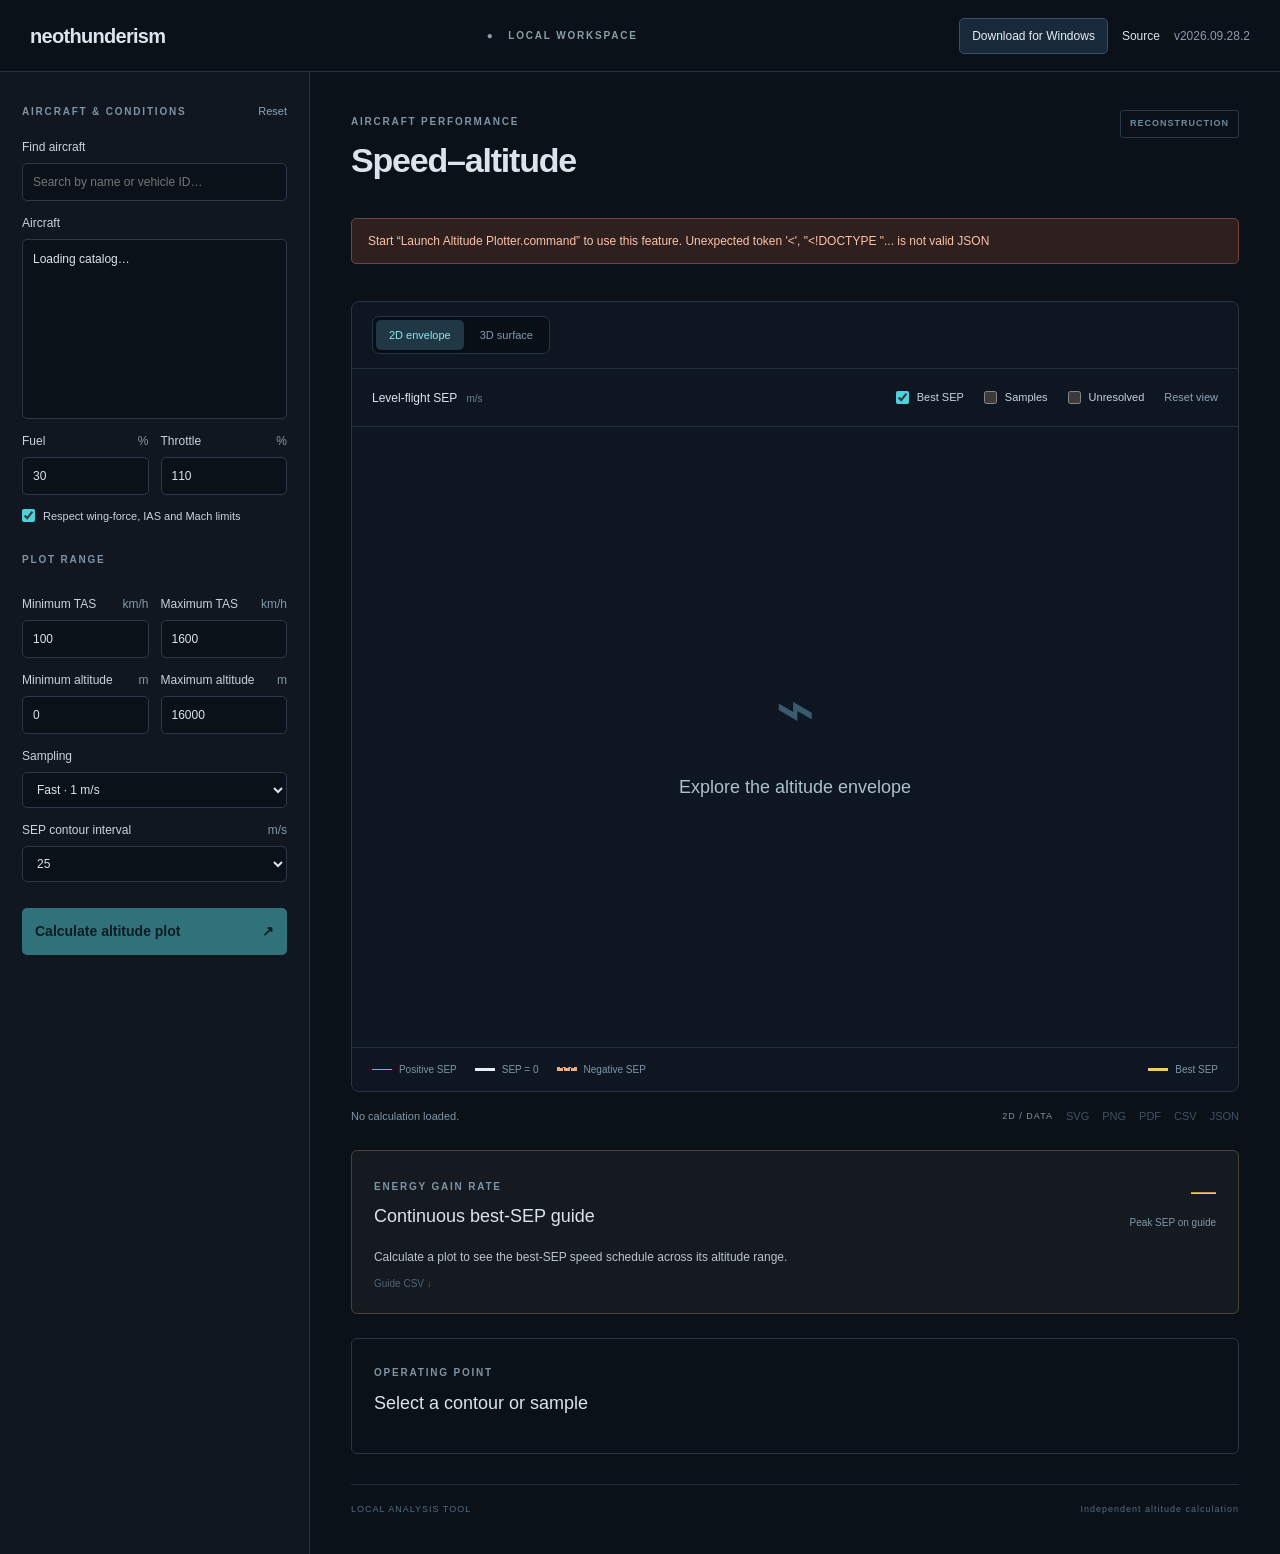
==== app/altitude.html @ 1bc2f6e8 "neothunderism 2026.09.28.2" ====
<!doctype html>
<html lang="en">
<head>
<meta charset="utf-8"><meta name="viewport" content="width=device-width,initial-scale=1">
<title>neothunderism · Speed–altitude</title><link rel="icon" href="data:,">
<link rel="stylesheet" href="./altitude.css">
<script>if(location.protocol==='file:')location.replace('http://127.0.0.1:8766/');</script>
<script defer src="./vendor/plotly.min.js"></script><script defer src="./altitude_surface.js"></script><script defer src="./altitude.js"></script>
<script defer src="./release-links.js"></script><link rel="stylesheet" href="./release-links.css"></head>
<body>
<header><a class="brand" href="./">neothunderism</a><span class="runtime">● &nbsp; LOCAL WORKSPACE</span><nav id="release-links" class="release-links" aria-label="Downloads and source"><a class="windows-download" href="https://github.com/Leo-TY-H/wt-em-calc/releases/latest" target="_blank" rel="noopener noreferrer">Download for Windows</a></nav></header>
<div class="workspace">
<aside><form id="scenario">
<div class="section-title"><span class="eyebrow">AIRCRAFT &amp; CONDITIONS</span><button id="reset" type="button" class="text-button">Reset</button></div>
<label>Find aircraft<input id="search" type="search" placeholder="Search by name or vehicle ID…" autocomplete="off"></label>
<label>Aircraft<select id="aircraft" size="6" required aria-label="Aircraft"><option value="">Loading catalog…</option></select></label>

<div class="pair"><label>Fuel <span>%</span><input id="fuel" type="number" min="1" max="100" step="1" value="30" required></label><label>Throttle <span>%</span><input id="throttle" type="number" min="0" max="110" step="1" value="110" required></label></div>
<label id="sweep-field" hidden>Fixed wing sweep <span>%</span><input id="sweep" type="number" min="0" max="100" step="1" value="0" required></label>

<label class="check"><input id="limits" type="checkbox" checked> Respect wing-force, IAS and Mach limits</label>
<div class="section-title"><span class="eyebrow">PLOT RANGE</span></div>
<div class="pair"><label>Minimum TAS <span>km/h</span><input id="speed-min" type="number" min="100" max="2500" step="10" value="100" required></label><label>Maximum TAS <span>km/h</span><input id="speed-max" type="number" min="200" max="2600" step="10" value="1600" required></label></div>
<div class="pair"><label>Minimum altitude <span>m</span><input id="altitude-min" type="number" min="0" max="17900" step="100" value="0" required></label><label>Maximum altitude <span>m</span><input id="altitude-max" type="number" min="100" max="18000" step="100" value="16000" required></label></div>
<label>Sampling<select id="quality"><option value="preview" selected>Fast · 1 m/s</option><option value="smooth">Smooth · 0.5 m/s</option><option value="detailed">Detailed · 0.15 m/s</option></select></label>
<label>SEP contour interval <span>m/s</span><select id="interval"><option value="5">5</option><option value="10">10</option><option value="25" selected>25</option><option value="50">50</option><option value="100">100</option></select></label>
<button id="calculate" type="submit" class="primary" disabled>Calculate altitude plot <span>↗</span></button>
<button id="cancel" type="button" hidden>Cancel calculation</button>
</form></aside>
<main>
<div class="heading"><div><span class="eyebrow">AIRCRAFT PERFORMANCE</span><h1>Speed–altitude</h1></div><span class="badge">RECONSTRUCTION</span></div>
<div id="error" class="notice error" role="alert" hidden></div>
<div id="progress" class="notice" role="status" aria-live="polite" hidden><strong id="progress-label">Preparing aircraft…</strong><span id="progress-detail"></span><progress></progress></div>
<div id="stale" class="notice" hidden>Settings have changed. Calculate to update the plot.</div>
<div id="metrics" class="metrics"></div>
<section class="chart-card">
<div class="view-bar"><div class="view-switch" role="group" aria-label="Plot view"><button id="view-2d" type="button" aria-pressed="true">2D envelope</button><button id="view-3d" type="button" aria-pressed="false">3D surface</button></div><button id="surface-download" type="button" class="text-button" hidden>3D PNG ↓</button></div>
<div class="toolbar"><strong>Level-flight SEP <span>m/s</span></strong><div><label class="check"><input id="climb-visible" type="checkbox" checked> Best SEP</label><label class="check"><input id="samples" type="checkbox"> Samples</label><label class="check"><input id="gaps" type="checkbox"> Unresolved</label><button id="reset-view" class="text-button" type="button">Reset view</button></div></div>
<div id="chart" aria-label="Speed versus altitude with specific excess power contours"><div class="empty"><span>⌁</span><h2>Explore the altitude envelope</h2></div></div>
<div class="caption"><span><i class="line positive"></i> Positive SEP</span><span><i class="line zero"></i> SEP = 0</span><span><i class="line negative"></i> Negative SEP</span><span><i class="line climb"></i> <span id="guide-label">Best SEP</span></span></div>
</section>
<div class="below-chart"><p id="summary">No calculation loaded.</p><nav class="exports" aria-label="Export diagram"><span>2D / DATA</span><a data-export="diagram.svg" aria-disabled="true">SVG</a><a data-export="diagram.png" aria-disabled="true">PNG</a><a data-export="diagram.pdf" aria-disabled="true">PDF</a><a data-export="samples.csv" aria-disabled="true">CSV</a><a data-export="data.json" aria-disabled="true">JSON</a></nav></div>
<section class="climb-card" aria-label="Maximum energy gain rate guide">
<div class="climb-heading"><div><span class="eyebrow">ENERGY GAIN RATE</span><h2>Continuous best-SEP guide</h2></div><div class="guide-peak"><strong id="climb-time">—</strong><span>Peak SEP on guide</span></div></div>
<p id="climb-summary" role="status">Calculate a plot to see the best-SEP speed schedule across its altitude range.</p>
<div class="climb-foot"><a id="climb-download" aria-disabled="true">Guide CSV ↓</a></div>
</section>
<section class="inspector"><span class="eyebrow">OPERATING POINT</span><h2 id="point-title">Select a contour or sample</h2><div id="point-content"></div></section>

<footer><span>LOCAL ANALYSIS TOOL</span><span>Independent altitude calculation</span></footer>
</main></div>
</body></html>
---- app/altitude.css ----
@font-face{font-family:WTSymbols;src:url('./fonts/wt-symbols.ttf')}*{box-sizing:border-box}html{color-scheme:dark}body{margin:0;background:#0b1118;color:#dbe4ec;font:14px/1.5 -apple-system,BlinkMacSystemFont,"Segoe UI",sans-serif,WTSymbols}button,input,select{font:inherit}button,a,input,select{outline-offset:4px}button{cursor:pointer}button:disabled{cursor:wait;opacity:.5}a{color:inherit;text-decoration:none}header{height:68px;display:flex;align-items:center;justify-content:space-between;padding:0 30px;border-bottom:1px solid #24303e}.brand{font-size:20px;font-weight:700;letter-spacing:-.7px}.runtime,.eyebrow,.badge{font-size:10px;letter-spacing:1.8px;font-weight:650}.runtime{color:#8a9dab}.workspace{display:grid;grid-template-columns:310px minmax(0,1fr)}aside{padding:28px 22px;border-right:1px solid #24303e;background:#101720}main{padding:38px clamp(20px,3.2vw,54px);min-width:0;max-width:1900px}.section-title{display:flex;align-items:center;justify-content:space-between;margin:0 0 15px}.section-title:not(:first-child){margin-top:28px}.eyebrow{color:#7f93a4}label{display:block;color:#c8d3dd;font-size:12px;margin:13px 0 0}label>span{float:right;color:#8497a8}input:not([type=checkbox]),select{display:block;width:100%;margin-top:7px;background:#0b1118;color:#dbe4ec;border:1px solid #2c3949;border-radius:5px;padding:9px 10px;min-width:0}select[size]{font-size:12px;padding:5px;line-height:1.6}select[size] option{padding:7px 5px}.pair{display:grid;grid-template-columns:1fr 1fr;gap:12px}.hint{font-size:11px;color:#889bac;line-height:1.6}.check{display:flex;align-items:center;gap:8px;font-size:11px}.check input{accent-color:#4ed1da;margin:0}button{border:1px solid #314153;border-radius:5px;background:#142131;color:#dce9f0;padding:9px 12px}.text-button{background:none;border:0;color:#8da6b8;padding:3px 0;font-size:11px}.primary{display:flex;justify-content:space-between;align-items:center;width:100%;margin-top:26px;background:#51cbd4;color:#082128;border:0;font-weight:650;padding:13px}#cancel{width:100%;margin-top:10px}.baseline{color:#6e8495;font-size:10px;line-height:1.7;margin-top:16px}.heading{display:flex;justify-content:space-between;gap:20px;align-items:flex-start;margin-bottom:27px}h1{font-size:34px;letter-spacing:-1.2px;line-height:1.2;margin:9px 0 10px;font-weight:600}.heading p{margin:0;color:#91a5b5;font-size:13px}.badge{color:#6f889c;border:1px solid #2a3948;padding:6px 9px;border-radius:3px;letter-spacing:1px;font-size:9px}.chart-card{border:1px solid #263545;border-radius:8px;background:#0e1721;overflow:hidden}.toolbar{display:flex;justify-content:space-between;gap:14px;align-items:center;padding:17px 20px;border-bottom:1px solid #24303e}.toolbar strong{font-size:12px;font-weight:500}.toolbar strong span{color:#6c8295;font-size:10px;margin-left:6px}.toolbar>div{display:flex;gap:20px;align-items:center}.toolbar label{margin:0}#chart{height:620px;width:100%;min-width:0}.empty{height:100%;display:flex;flex-direction:column;align-items:center;justify-content:center;text-align:center;color:#728a9e}.empty>span{font-size:68px;color:#395b70}.empty h2{font-size:18px;color:#adc0ce;font-weight:500}.empty p{font-size:12px}.caption{display:flex;flex-wrap:wrap;gap:18px;padding:14px 20px;border-top:1px solid #24303e;font-size:10px;color:#7e95a8}.caption>span{display:flex;gap:7px;align-items:center}.caption>span:last-child{margin-left:auto}.line{display:inline-block;width:20px;border-top:1px solid #45c9d7}.line.zero{border-width:3px;border-color:#e5edf5}.line.negative{border-style:dashed;border-color:#efab80}.below-chart{display:flex;justify-content:space-between;gap:20px;margin:16px 0 26px;font-size:11px;color:#7f96a8}.below-chart p{margin:0;max-width:65%}.exports{display:flex;gap:13px;flex-wrap:wrap;align-items:flex-start;white-space:nowrap}.exports>span{font-size:9px;letter-spacing:1px;padding-top:2px}.exports a{color:#a2c2d4}.exports a[aria-disabled=true]{color:#405265;pointer-events:none}.inspector{padding:22px;border:1px solid #253444;border-radius:6px}.inspector h2{font-size:18px;font-weight:500;margin:8px 0 14px}.point-grid{display:grid;grid-template-columns:repeat(4,minmax(0,1fr));gap:18px}.point-grid span{display:block;color:#7f98ab;font-size:10px}.point-grid strong{font-size:16px;font-weight:500}.notice{border:1px solid #355365;background:#14232f;border-radius:5px;padding:13px 16px;margin-bottom:18px;color:#a9c1d2;font-size:12px}.notice.error{border-color:#754337;color:#ffc1a7;background:#2d201e}#progress-detail{display:block;margin-top:6px;color:#859db0}progress{width:100%;height:4px;accent-color:#4acbd8;margin-top:12px}.metrics{display:flex;gap:26px;margin-bottom:19px;flex-wrap:wrap}.metrics>div{font-size:18px;color:#d5e2ec}.metrics span{display:block;font-size:10px;color:#7a92a5}.method{margin-top:25px;color:#8da5b8}.method summary{cursor:pointer;font-size:12px;padding:15px 0;border-top:1px solid #233140}.method-grid{display:grid;grid-template-columns:repeat(3,1fr);gap:28px;font-size:11px;line-height:1.8}.method h3{color:#b4c7d7;font-size:12px}footer{display:flex;justify-content:space-between;color:#536d82;font-size:9px;letter-spacing:1px;margin-top:30px;padding-top:18px;border-top:1px solid #1e2b38}[hidden]{display:none!important}pre{white-space:pre-wrap;overflow-wrap:anywhere;font-size:11px;max-height:360px;overflow:auto}
@media(min-width:1700px){#chart{height:760px}}@media(max-width:1000px){.workspace{grid-template-columns:270px minmax(0,1fr)}main{padding:28px 20px}.badge{display:none}.toolbar{align-items:flex-start;flex-direction:column}.point-grid{grid-template-columns:repeat(2,minmax(0,1fr))}.method-grid{grid-template-columns:1fr}.below-chart{flex-direction:column}.below-chart p{max-width:100%}#chart{height:560px}}@media(max-width:700px){header{height:58px;padding:0 18px}.runtime{font-size:8px}.workspace{display:block}aside{border-right:0;border-bottom:1px solid #24303e;padding:20px}main{padding:27px 14px}.heading{margin-bottom:22px}h1{font-size:30px}.toolbar{padding:13px}.toolbar>div{gap:18px}#chart{height:480px}.caption{gap:12px;padding:12px}.caption>span:last-child{margin-left:0}.metrics{gap:20px}.inspector{padding:17px}.exports{gap:16px}footer{font-size:8px;letter-spacing:.5px}.modebar{display:none!important}}
.climb-card{padding:22px;border:1px solid #494334;border-radius:6px;margin-bottom:24px;background:#141a20}.climb-heading{display:flex;justify-content:space-between;align-items:center;gap:18px}.climb-heading h2{font-size:18px;font-weight:500;margin:7px 0 0}.climb-heading>strong{font-size:25px;color:#f1cb64;font-weight:500;white-space:nowrap}#climb-form{display:grid;grid-template-columns:1fr 1.4fr 1fr auto;gap:14px;align-items:end}#climb-form button{height:40px}#climb-summary{font-size:12px;color:#b8c4ce;margin:16px 0 10px}.climb-foot{display:flex;justify-content:space-between;gap:15px;font-size:10px;color:#8195a7}.climb-foot a{color:#e4c46f;white-space:nowrap}.climb-foot a[aria-disabled=true]{pointer-events:none;color:#526375}.toolbar>div{flex-wrap:wrap}@media(max-width:1000px){#climb-form{grid-template-columns:1fr 1fr}}@media(max-width:700px){.climb-card{padding:17px}#climb-form{grid-template-columns:1fr}.climb-foot{flex-direction:column}.climb-heading>strong{font-size:21px}}

.line.climb{border-color:#f1cb64;border-width:3px}
.view-bar{display:flex;align-items:center;gap:18px;padding:14px 20px;border-bottom:1px solid #24303e;flex-wrap:wrap}.view-switch{display:flex;padding:3px;background:#080f17;border:1px solid #263646;border-radius:7px;gap:3px}.view-switch button{background:transparent;border:0;color:#829aaf;padding:7px 13px;font-size:11px;cursor:pointer}.view-switch button[aria-pressed=true]{background:#203845;color:#8ce7eb;box-shadow:0 1px 5px #0004}.view-bar>span{color:#819bad;font-size:11px}.view-bar>.text-button{margin-left:auto;color:#9dc8d9}@media(max-width:700px){.view-bar{padding:12px;gap:10px}.view-bar>span{font-size:10px}}

.guide-peak{text-align:right}.guide-peak strong{display:block;font-size:25px;color:#f1cb64;font-weight:500;white-space:nowrap}.guide-peak span{color:#8297a8;font-size:10px}
---- app/release-links.css ----
/* Release navigation shared by the hosted and local calculators. */
body>header{gap:16px;min-height:72px;height:auto;flex-wrap:wrap;padding-block:12px}
.release-links{display:flex;align-items:center;gap:14px;flex-wrap:wrap;font-size:12px}
.release-links a:hover{color:#38c9d7}
.release-links .windows-download{border:1px solid #315267;background:#182a39;border-radius:5px;padding:8px 12px;color:#e7edf5}
.release-version{color:#8d9aae;font-variant-numeric:tabular-nums}
@media(max-width:760px){.release-links{width:100%;gap:12px}.release-links .release-version{margin-left:auto}.local,.runtime{margin-left:auto}}
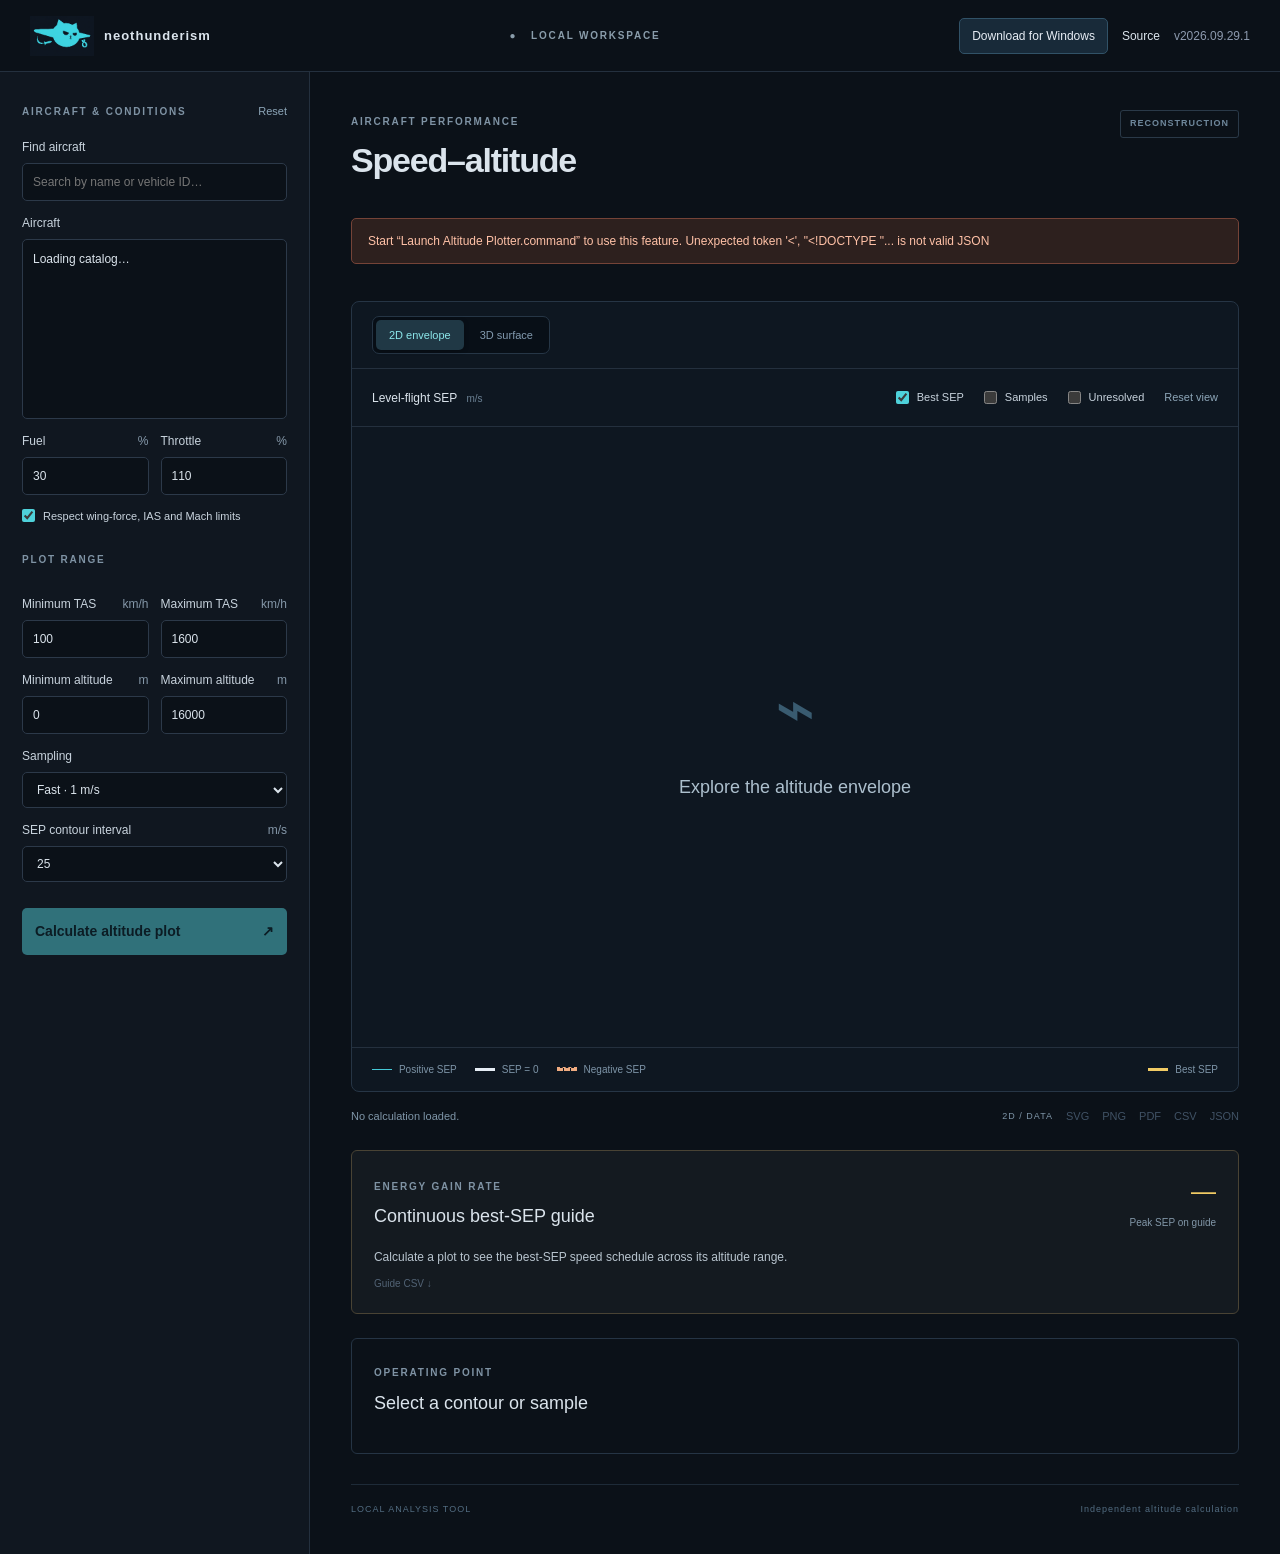
==== commit 88b43024: "Add cat-plane branding and transparent browser tab icons" ====
--- a/app/altitude.html
+++ b/app/altitude.html
@@ -2,13 +2,16 @@
 <html lang="en">
 <head>
 <meta charset="utf-8"><meta name="viewport" content="width=device-width,initial-scale=1">
-<title>neothunderism · Speed–altitude</title><link rel="icon" href="data:,">
+<title>neothunderism · Speed–altitude</title>
+<link rel="icon" type="image/png" sizes="16x16" href="./icons/neothunderism-16.png?v=4">
+<link rel="icon" type="image/png" sizes="32x32" href="./icons/neothunderism-32.png?v=4">
+<link rel="apple-touch-icon" sizes="180x180" href="./icons/neothunderism-180.png?v=3">
 <link rel="stylesheet" href="./altitude.css">
 <script>if(location.protocol==='file:')location.replace('http://127.0.0.1:8766/');</script>
 <script defer src="./vendor/plotly.min.js"></script><script defer src="./altitude_surface.js"></script><script defer src="./altitude.js"></script>
 <script defer src="./release-links.js"></script><link rel="stylesheet" href="./release-links.css"></head>
 <body>
-<header><a class="brand" href="./">neothunderism</a><span class="runtime">● &nbsp; LOCAL WORKSPACE</span><nav id="release-links" class="release-links" aria-label="Downloads and source"><a class="windows-download" href="https://github.com/Leo-TY-H/wt-em-calc/releases/latest" target="_blank" rel="noopener noreferrer">Download for Windows</a></nav></header>
+<header><a class="brand" href="./"><img class="brand-icon" src="./icons/neothunderism-192.png?v=3" width="64" height="40" alt=""><span>neothunderism</span></a><span class="runtime">● &nbsp; LOCAL WORKSPACE</span><nav id="release-links" class="release-links" aria-label="Downloads and source"><a class="windows-download" href="https://github.com/Leo-TY-H/wt-em-calc/releases/latest" target="_blank" rel="noopener noreferrer">Download for Windows</a></nav></header>
 <div class="workspace">
 <aside><form id="scenario">
 <div class="section-title"><span class="eyebrow">AIRCRAFT &amp; CONDITIONS</span><button id="reset" type="button" class="text-button">Reset</button></div>
--- a/app/release-links.css
+++ b/app/release-links.css
@@ -1,4 +1,6 @@
 /* Release navigation shared by the hosted and local calculators. */
+.brand{display:flex;align-items:center;gap:10px;font-size:13px;font-weight:700;letter-spacing:1px;white-space:nowrap}
+.brand-icon{display:block;width:64px;height:40px;object-fit:cover;flex:none}
 body>header{gap:16px;min-height:72px;height:auto;flex-wrap:wrap;padding-block:12px}
 .release-links{display:flex;align-items:center;gap:14px;flex-wrap:wrap;font-size:12px}
 .release-links a:hover{color:#38c9d7}
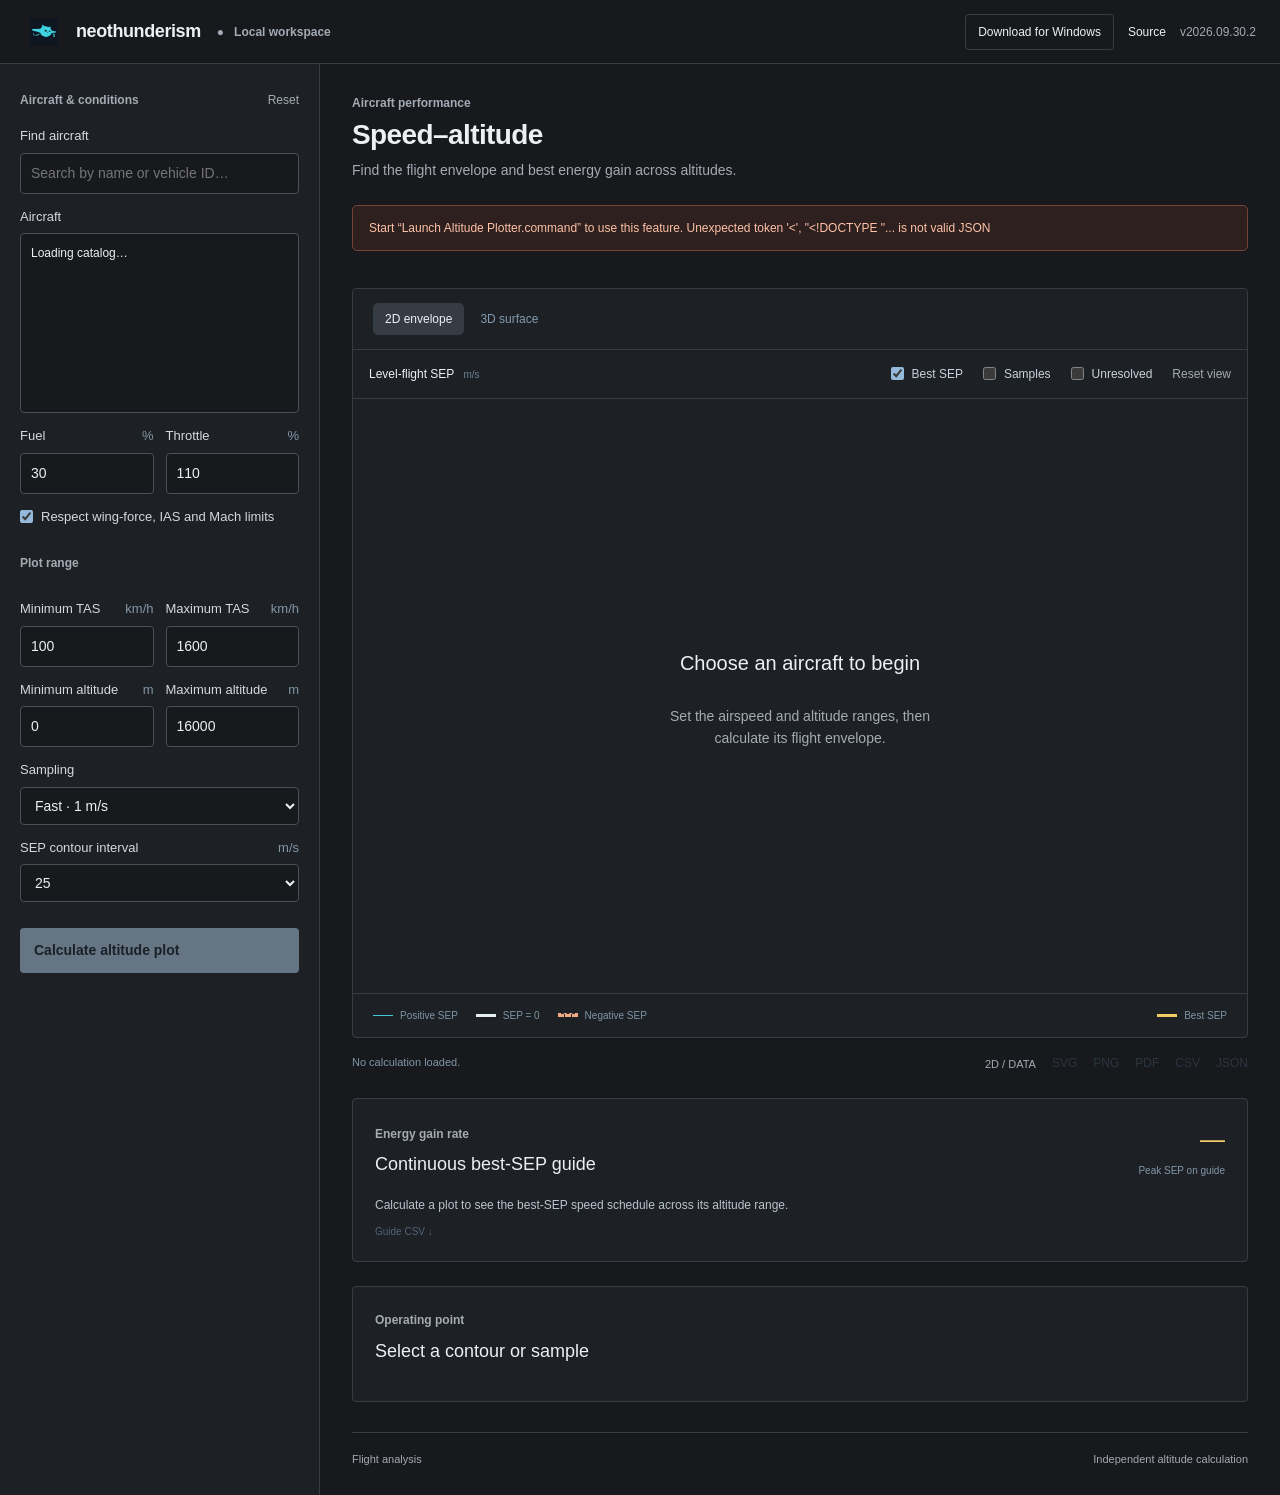
==== commit f3f61753: "Add exact Rust numeric kernels and simplify flight-tool UI" ====
--- a/app/altitude.html
+++ b/app/altitude.html
@@ -9,12 +9,13 @@
 <link rel="stylesheet" href="./altitude.css">
 <script>if(location.protocol==='file:')location.replace('http://127.0.0.1:8766/');</script>
 <script defer src="./vendor/plotly.min.js"></script><script defer src="./altitude_surface.js"></script><script defer src="./altitude.js"></script>
-<script defer src="./release-links.js"></script><link rel="stylesheet" href="./release-links.css"></head>
+<script defer src="./release-links.js"></script><link rel="stylesheet" href="./release-links.css">
+<link rel="stylesheet" href="./workbench.css"></head>
 <body>
-<header><a class="brand" href="./"><img class="brand-icon" src="./icons/neothunderism-192.png?v=3" width="64" height="40" alt=""><span>neothunderism</span></a><span class="runtime">● &nbsp; LOCAL WORKSPACE</span><nav id="release-links" class="release-links" aria-label="Downloads and source"><a class="windows-download" href="https://github.com/Leo-TY-H/wt-em-calc/releases/latest" target="_blank" rel="noopener noreferrer">Download for Windows</a></nav></header>
+<header><a class="brand" href="./"><img class="brand-icon" src="./icons/neothunderism-192.png?v=3" width="64" height="40" alt=""><span>neothunderism</span></a><span class="runtime">● &nbsp; Local workspace</span><nav id="release-links" class="release-links" aria-label="Downloads and source"><a class="windows-download" href="https://github.com/Leo-TY-H/wt-em-calc/releases/latest" target="_blank" rel="noopener noreferrer">Download for Windows</a></nav></header>
 <div class="workspace">
 <aside><form id="scenario">
-<div class="section-title"><span class="eyebrow">AIRCRAFT &amp; CONDITIONS</span><button id="reset" type="button" class="text-button">Reset</button></div>
+<div class="section-title"><span class="eyebrow">Aircraft &amp; conditions</span><button id="reset" type="button" class="text-button">Reset</button></div>
 <label>Find aircraft<input id="search" type="search" placeholder="Search by name or vehicle ID…" autocomplete="off"></label>
 <label>Aircraft<select id="aircraft" size="6" required aria-label="Aircraft"><option value="">Loading catalog…</option></select></label>
 
@@ -22,7 +23,7 @@
 <label id="sweep-field" hidden>Fixed wing sweep <span>%</span><input id="sweep" type="number" min="0" max="100" step="1" value="0" required></label>
 
 <label class="check"><input id="limits" type="checkbox" checked> Respect wing-force, IAS and Mach limits</label>
-<div class="section-title"><span class="eyebrow">PLOT RANGE</span></div>
+<div class="section-title"><span class="eyebrow">Plot range</span></div>
 <div class="pair"><label>Minimum TAS <span>km/h</span><input id="speed-min" type="number" min="100" max="2500" step="10" value="100" required></label><label>Maximum TAS <span>km/h</span><input id="speed-max" type="number" min="200" max="2600" step="10" value="1600" required></label></div>
 <div class="pair"><label>Minimum altitude <span>m</span><input id="altitude-min" type="number" min="0" max="17900" step="100" value="0" required></label><label>Maximum altitude <span>m</span><input id="altitude-max" type="number" min="100" max="18000" step="100" value="16000" required></label></div>
 <label>Sampling<select id="quality"><option value="preview" selected>Fast · 1 m/s</option><option value="smooth">Smooth · 0.5 m/s</option><option value="detailed">Detailed · 0.15 m/s</option></select></label>
@@ -31,7 +32,7 @@
 <button id="cancel" type="button" hidden>Cancel calculation</button>
 </form></aside>
 <main>
-<div class="heading"><div><span class="eyebrow">AIRCRAFT PERFORMANCE</span><h1>Speed–altitude</h1></div><span class="badge">RECONSTRUCTION</span></div>
+<div class="heading"><div><span class="eyebrow">Aircraft performance</span><h1>Speed–altitude</h1><p>Find the flight envelope and best energy gain across altitudes.</p></div></div>
 <div id="error" class="notice error" role="alert" hidden></div>
 <div id="progress" class="notice" role="status" aria-live="polite" hidden><strong id="progress-label">Preparing aircraft…</strong><span id="progress-detail"></span><progress></progress></div>
 <div id="stale" class="notice" hidden>Settings have changed. Calculate to update the plot.</div>
@@ -39,17 +40,17 @@
 <section class="chart-card">
 <div class="view-bar"><div class="view-switch" role="group" aria-label="Plot view"><button id="view-2d" type="button" aria-pressed="true">2D envelope</button><button id="view-3d" type="button" aria-pressed="false">3D surface</button></div><button id="surface-download" type="button" class="text-button" hidden>3D PNG ↓</button></div>
 <div class="toolbar"><strong>Level-flight SEP <span>m/s</span></strong><div><label class="check"><input id="climb-visible" type="checkbox" checked> Best SEP</label><label class="check"><input id="samples" type="checkbox"> Samples</label><label class="check"><input id="gaps" type="checkbox"> Unresolved</label><button id="reset-view" class="text-button" type="button">Reset view</button></div></div>
-<div id="chart" aria-label="Speed versus altitude with specific excess power contours"><div class="empty"><span>⌁</span><h2>Explore the altitude envelope</h2></div></div>
+<div id="chart" aria-label="Speed versus altitude with specific excess power contours"><div class="empty"><h2>Choose an aircraft to begin</h2><p>Set the airspeed and altitude ranges, then calculate its flight envelope.</p></div></div>
 <div class="caption"><span><i class="line positive"></i> Positive SEP</span><span><i class="line zero"></i> SEP = 0</span><span><i class="line negative"></i> Negative SEP</span><span><i class="line climb"></i> <span id="guide-label">Best SEP</span></span></div>
 </section>
 <div class="below-chart"><p id="summary">No calculation loaded.</p><nav class="exports" aria-label="Export diagram"><span>2D / DATA</span><a data-export="diagram.svg" aria-disabled="true">SVG</a><a data-export="diagram.png" aria-disabled="true">PNG</a><a data-export="diagram.pdf" aria-disabled="true">PDF</a><a data-export="samples.csv" aria-disabled="true">CSV</a><a data-export="data.json" aria-disabled="true">JSON</a></nav></div>
 <section class="climb-card" aria-label="Maximum energy gain rate guide">
-<div class="climb-heading"><div><span class="eyebrow">ENERGY GAIN RATE</span><h2>Continuous best-SEP guide</h2></div><div class="guide-peak"><strong id="climb-time">—</strong><span>Peak SEP on guide</span></div></div>
+<div class="climb-heading"><div><span class="eyebrow">Energy gain rate</span><h2>Continuous best-SEP guide</h2></div><div class="guide-peak"><strong id="climb-time">—</strong><span>Peak SEP on guide</span></div></div>
 <p id="climb-summary" role="status">Calculate a plot to see the best-SEP speed schedule across its altitude range.</p>
 <div class="climb-foot"><a id="climb-download" aria-disabled="true">Guide CSV ↓</a></div>
 </section>
-<section class="inspector"><span class="eyebrow">OPERATING POINT</span><h2 id="point-title">Select a contour or sample</h2><div id="point-content"></div></section>
+<section class="inspector"><span class="eyebrow">Operating point</span><h2 id="point-title">Select a contour or sample</h2><div id="point-content"></div></section>
 
-<footer><span>LOCAL ANALYSIS TOOL</span><span>Independent altitude calculation</span></footer>
+<footer><span>Flight analysis</span><span>Independent altitude calculation</span></footer>
 </main></div>
 </body></html>
--- a/app/workbench.css
+++ b/app/workbench.css
@@ -0,0 +1,146 @@
+/* Shared visual language for the three flight tools. Keep charts dark for
+   legibility, and reserve saturated color for plotted aircraft and actions. */
+:root {
+  --bg: #17191c;
+  --panel: #1d2024;
+  --panel2: #25282d;
+  --line: #393d43;
+  --text: #edf0f3;
+  --muted: #a4abb4;
+  --cyan: #94b9da;
+  --orange: #e9ac7b;
+}
+body {
+  background: var(--bg);
+  color: var(--text);
+  font: 14px/1.5 "Segoe UI", -apple-system, BlinkMacSystemFont, "WTSymbols", sans-serif;
+}
+.topbar, body > header {
+  min-height: 64px;
+  padding: 12px 24px;
+  background: var(--bg);
+  border-bottom: 1px solid var(--line);
+}
+.brand { font-size: 18px; font-weight: 600; letter-spacing: -.4px; gap: 12px; }
+.brand-icon { width: 40px; height: 28px; object-fit: contain; }
+.local, .runtime { font-size: 12px; letter-spacing: 0; color: var(--muted); }
+.local i { background: #9eb9a2; }
+.release-links { margin-left: auto; font-size: 12px; }
+.release-links .windows-download {
+  border-color: var(--line); background: transparent; color: var(--text); border-radius: 4px;
+}
+.release-version { color: var(--muted); }
+.tool-tabs { padding: 0 24px; gap: 24px; background: var(--bg); border-color: var(--line); }
+.tool-tabs button {
+  padding: 14px 0 12px; border: 0; border-bottom: 2px solid transparent;
+  border-radius: 0; font-size: 14px; color: var(--muted);
+}
+.tool-tabs button[aria-selected=true] {
+  background: transparent; border-color: var(--text); color: var(--text);
+}
+.workspace, #missile-workspace { grid-template-columns: 320px minmax(0,1fr); }
+.sidebar, .missile-sidebar, .workspace > aside {
+  background: var(--panel); padding: 24px 20px; border-right: 1px solid var(--line);
+}
+main, .missile-main { padding: 28px 32px; }
+.page-heading, .heading { margin-bottom: 24px; align-items: center; }
+h1 { font-size: 28px; font-weight: 600; letter-spacing: -.6px; margin: 5px 0 8px; }
+.page-heading p, .heading p { font-size: 14px; color: var(--muted); max-width: 65ch; }
+.eyebrow { font-size: 12px; font-weight: 600; letter-spacing: 0; color: var(--muted); text-transform: none; }
+.section-heading, .section-title { margin-bottom: 14px; }
+legend { font-size: 14px; font-weight: 600; }
+.sidebar legend small { display: block; margin: 3px 0 0; font-size: 12px; }
+.field, .field-label, .workspace > aside label { font-size: 13px; color: #d5d9df; }
+.hint, .muted, .entry-summary, .missile-model-note { font-size: 12px; color: var(--muted); }
+input[type=number], input[type=search], select, #aircraft-search, #missile-search, .contour-add input {
+  background: var(--bg); border: 1px solid #4a5058; color: var(--text);
+  border-radius: 4px; min-height: 38px; font-size: 14px;
+}
+input[type=range], input[type=checkbox] { accent-color: var(--cyan); }
+.input-unit span { color: var(--muted); }
+.aircraft-list { max-height: 240px; scrollbar-width: thin; }
+.aircraft-option, .aircraft-list .aircraft-option {
+  background: transparent; border: 0; border-bottom: 1px solid var(--line);
+  border-radius: 0; padding: 10px 0; margin: 0;
+}
+.aircraft-option strong { font-size: 13px; font-weight: 500; }
+.aircraft-option small { font-size: 11px; color: var(--muted); }
+.aircraft-option button, .entry-actions button, .contour-levels button,
+.missile-playback button, .missile-main .chart-toolbar button {
+  background: var(--panel2); border: 1px solid #4a5058; border-radius: 4px;
+  font-size: 12px; padding: 6px 10px;
+}
+.aircraft-entry { border-radius: 4px; background: var(--bg); padding: 14px; }
+.entry-summary { line-height: 1.65; }
+.entry-editor:not(:empty) { border-color: var(--line); }
+.entry-actions { gap: 8px; }
+.mode-switch { background: var(--bg); border-radius: 4px; }
+.mode-switch input:checked + span { background: #394b5d; }
+.primary-button, .primary, .contour-add button {
+  background: #accae3; color: #17212b; border-radius: 4px;
+  font-size: 14px; font-weight: 600; padding: 12px 14px;
+}
+.primary-button:hover, .primary:hover { background: #c5dcef; }
+.primary-button span, .primary span { display: none; }
+.secondary-button, .apply-settings button { background: transparent; border-color: #4a5058; color: var(--text); font-size: 12px; }
+.text-button { font-size: 12px; color: var(--muted); }
+.chart-card, .inspector, .climb-card, .missile-flight-data, .missile-metric, .metric {
+  background: var(--panel); border: 1px solid var(--line); border-radius: 4px; box-shadow: none;
+}
+.chart-toolbar, .toolbar, .view-bar, .caption, .missile-playback { border-color: var(--line); }
+.chart-toolbar, .toolbar { padding: 12px 16px; }
+.tabs, .view-switch { border: 0; background: transparent; border-radius: 0; padding: 0; gap: 4px; }
+.tabs button, .view-switch button { font-size: 12px; padding: 7px 12px; }
+.tabs button.active, .view-switch button[aria-pressed=true] { background: #363c44; color: var(--text); box-shadow: none; }
+.chart-actions, .chart-actions .text-button, .toolbar .check { font-size: 12px; }
+#chart { height: clamp(460px, 66vh, 820px); }
+.empty { padding: 32px; color: var(--muted); }
+.empty h2 { font-size: 20px; color: var(--text); font-weight: 500; }
+.empty p { max-width: 40ch; font-size: 14px; line-height: 1.6; margin: 10px 0; }
+.empty-glyph, .empty > span { display: none; }
+.empty-step { font-size: 12px; color: var(--muted); margin-top: 18px; }
+.exports { font-size: 12px; gap: 16px; flex-wrap: wrap; }
+.exports > span { color: var(--muted); font-size: 11px; letter-spacing: 0; }
+.exports a[aria-disabled=true] { opacity: .5; }
+.inspector h2, .climb-heading h2 { font-size: 18px; font-weight: 500; }
+.point-grid h3 { font-size: 12px; letter-spacing: 0; color: var(--muted); }
+.point-grid dl, .point-grid table { font-size: 12px; }
+.status-badge, .badge { letter-spacing: 0; font-size: 11px; border-color: var(--line); color: var(--muted); }
+footer { font-size: 11px; letter-spacing: 0; color: var(--muted); border-color: var(--line); }
+.missile-metric strong { font-size: 22px; }
+.missile-coordinate-guide, .missile-preview { border-color: var(--line); background: var(--panel); border-radius: 4px; }
+.missile-run-panel { background: var(--panel); border-color: var(--line); }
+.missile-presets button.active, .missile-presets button[aria-pressed=true] { background: #394b5d; border-color: #7192ad; }
+.missile-step-number { background: var(--panel2); color: var(--muted); }
+.missile-preview>.hint, .missile-setup-stats span, #missile-preset-note { font-size: 12px; }
+.missile-vector > span, .missile-view-controls label { color: var(--muted); font-size: 12px; }
+.missile-model-note { max-width: 75ch; line-height: 1.6; }
+.missile-data-grid { gap: 20px; }
+button:focus-visible, a:focus-visible, input:focus-visible, select:focus-visible, summary:focus-visible {
+  outline: 2px solid #b5d6f2; outline-offset: 3px;
+}
+button:disabled { cursor: default; }
+@media (min-width: 1500px) { .workspace, #missile-workspace { grid-template-columns: 350px minmax(0,1fr); } }
+@media (max-width: 1100px) {
+  .workspace, #missile-workspace { grid-template-columns: 280px minmax(0,1fr); }
+  main, .missile-main { padding: 24px 20px; }
+  .chart-toolbar { align-items: flex-start; gap: 12px; }
+  .chart-actions { flex-wrap: wrap; }
+}
+@media (max-width: 760px) {
+  body > header { padding: 12px 16px; gap: 12px; }
+  .brand { font-size: 16px; }
+  .local, .runtime { display: none; }
+  .release-links { width: auto; margin-left: auto; gap: 8px; }
+  .release-links .windows-download { padding: 6px 8px; font-size: 11px; }
+  .release-version { display: none; }
+  .tool-tabs { padding: 0 16px; gap: 24px; }
+  .workspace, #missile-workspace { display: flex; flex-direction: column; }
+  .sidebar, .missile-sidebar, .workspace > aside { width: 100%; border-right: 0; border-bottom: 1px solid var(--line); padding: 20px 16px; }
+  main, .missile-main { width: 100%; padding: 24px 12px; }
+  h1 { font-size: 24px; }
+  #chart { height: 460px; }
+  .chart-actions { gap: 12px; }
+  .below-chart { flex-direction: column; gap: 12px; }
+  .missile-metrics { grid-template-columns: 1fr; }
+}
